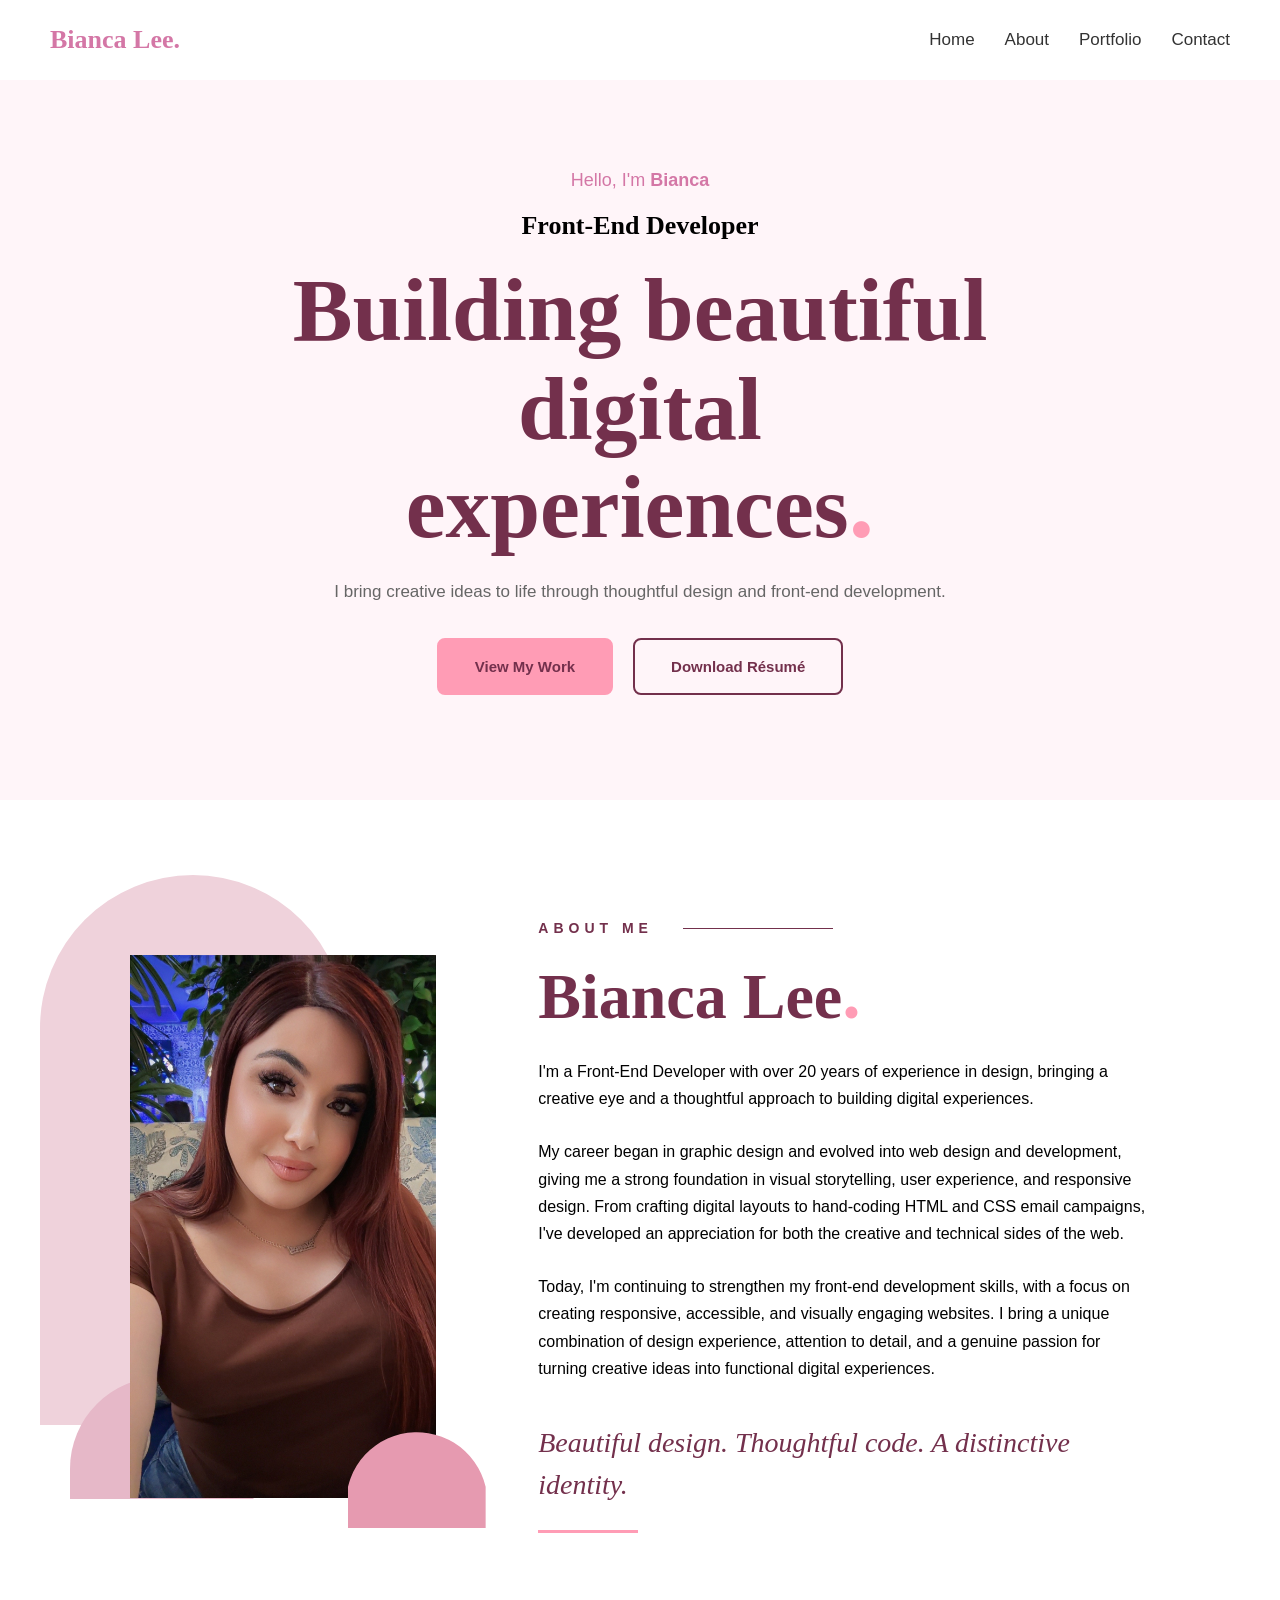
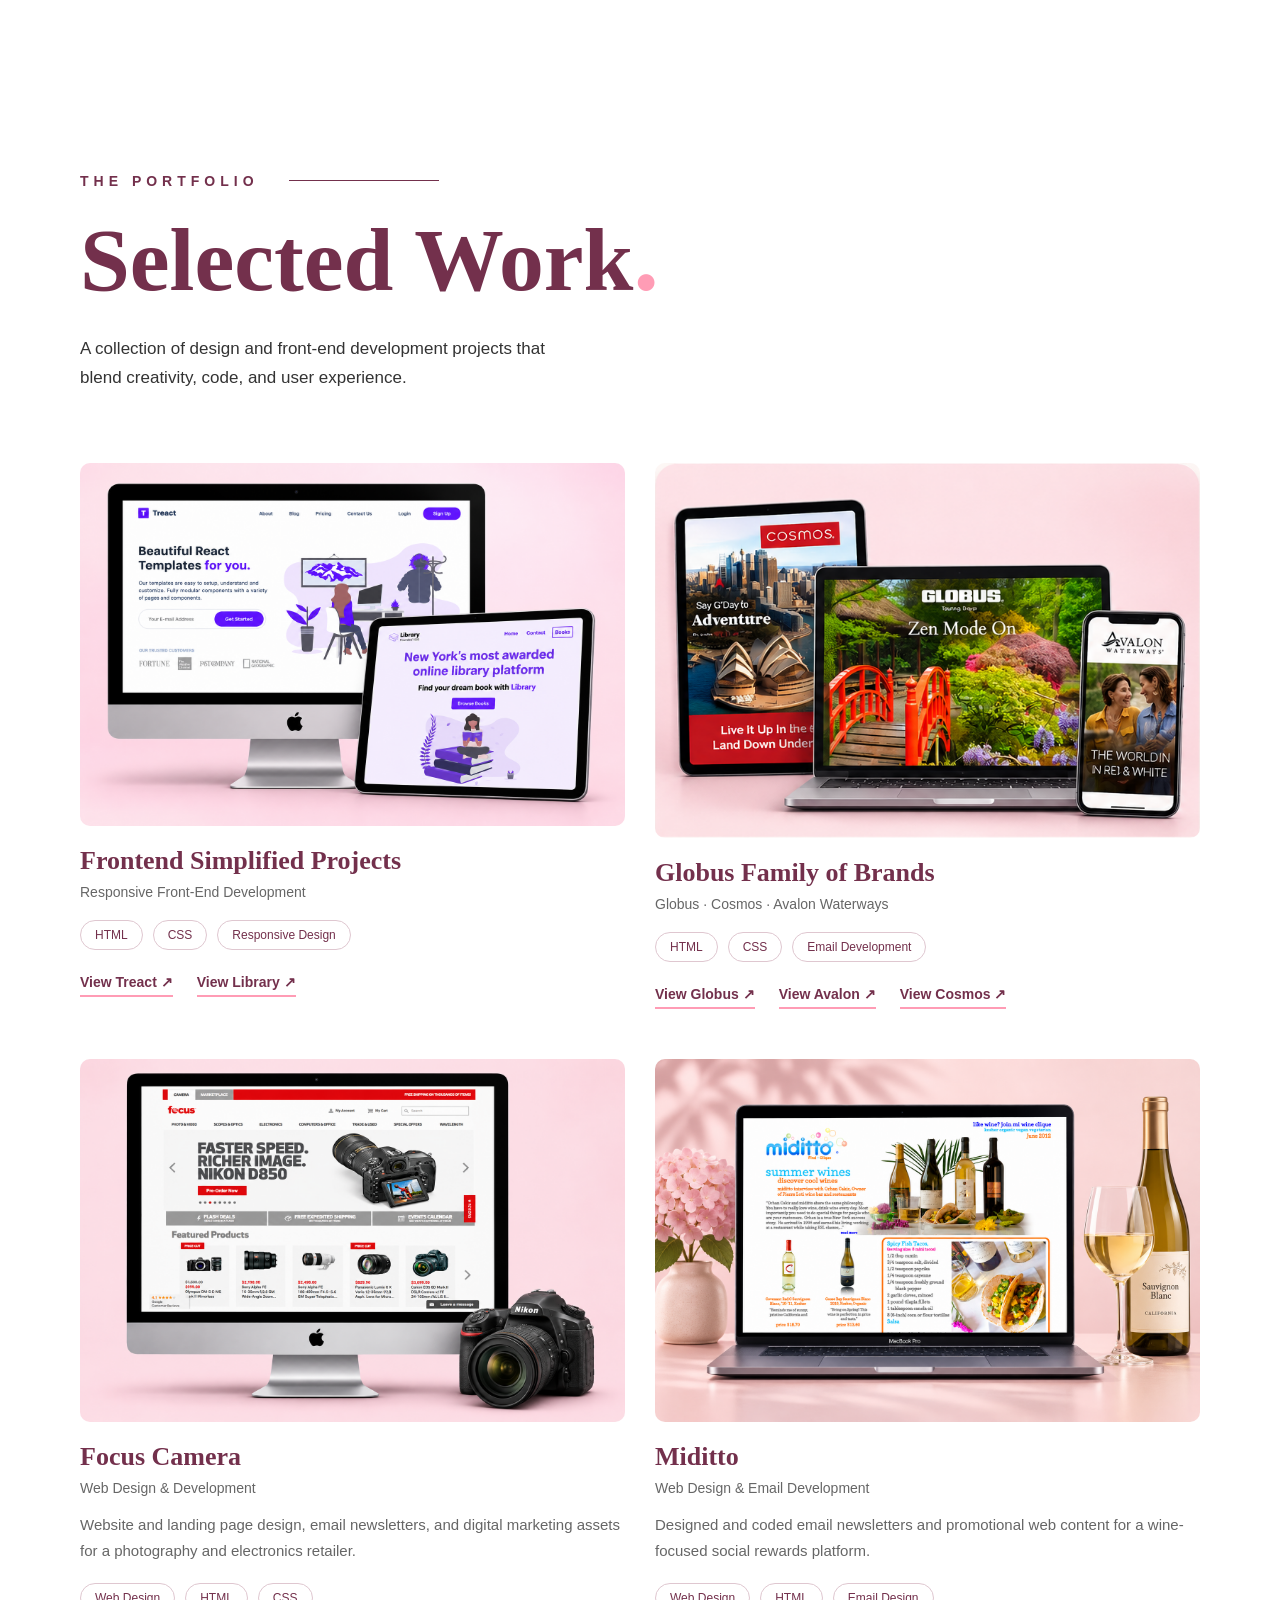
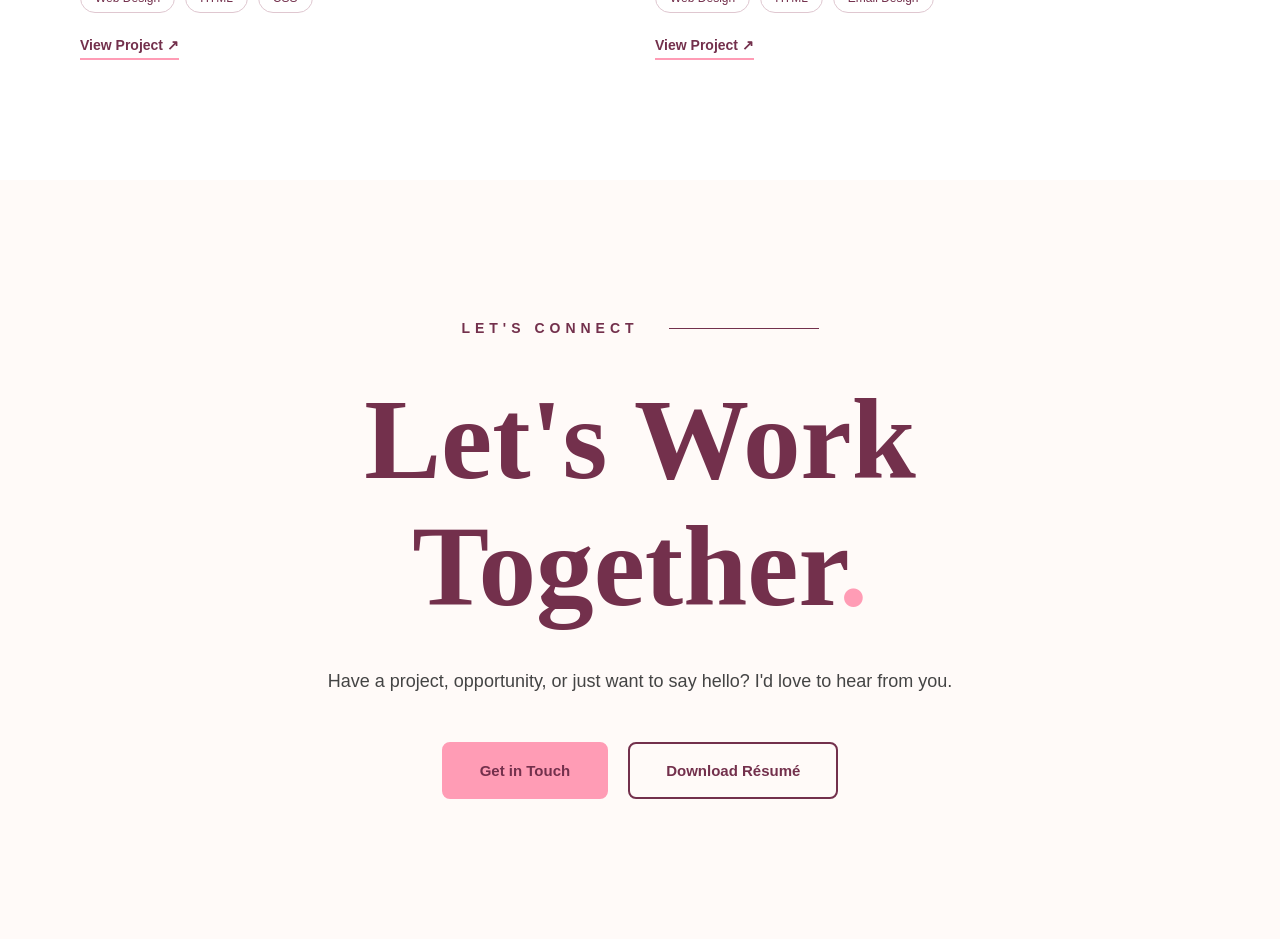
==== index.html @ 95456535 "Initial Bianca Lee portfolio launch" ====
<!DOCTYPE html>
<html lang="en">
  <head>
    <meta charset="UTF-8" />
    <meta name="viewport" content="width=device-width, initial-scale=1.0" />
    <title>Bianca Lee | Front-End Developer</title>
    <link rel="preconnect" href="https://fonts.googleapis.com" />
    <link rel="preconnect" href="https://fonts.gstatic.com" crossorigin />

    <link
      href="https://fonts.googleapis.com/css2?family=Allura&family=Inter:wght@400;500;600;700&family=Playfair+Display:wght@400;500;600;700&display=swap"
    />
    <link rel="stylesheet" href="style.css" />
  </head>
  <body>
    <header>
      <!-- NAV SECTION STARTS HERE -->
      <nav class="navbar">
        <div class="logo">Bianca Lee.</div>

        <ul class="nav__links">
          <li><a href="#home">Home</a></li>
          <li><a href="#about">About</a></li>
          <li><a href="#portfolio">Portfolio</a></li>
          <li><a href="#contact">Contact</a></li>
        </ul>
      </nav>
      <!-- NAV SECTION ENDS HERE -->
    </header>

    <!-- HERO SECTION STARTS HERE -->

    <section id="home" class="hero">
      <div class="hero__content">
        <p class="hero__intro">Hello, I'm <strong>Bianca</strong></p>

        <h2 class="hero__role">Front-End Developer</h2>

        <h1 class="hero__title">
          Building beautiful digital experiences<span class="title__accent"
            >.</span
          >
        </h1>

        <p class="hero__description">
          I bring creative ideas to life through thoughtful design and front-end
          development.
        </p>

        <div class="hero__buttons">
          <a href="#portfolio" class="contact__button contact__button--primary">
            View My Work
          </a>

          <a
            href="images/Bianca_Lee_Resume_Header_Fixed.pdf"
            class="contact__button contact__button--secondary"
            download
          >
            Download Résumé
          </a>
        </div>
      </div>
    </section>

    <!-- HERO SECTION ENDS HERE -->

    <!-- ABOUT SECTION STARTS HERE -->

    <section class="about" id="about">
      <div class="about__container">
        <div class="about__image">
          <!-- Large background arch -->
          <svg
            class="about__shape about__shape--large"
            viewBox="0 0 300 540"
            xmlns="http://www.w3.org/2000/svg"
            aria-hidden="true"
          >
            <path
              d="M 0 540 V 150 A 150 150 0 0 1 300 150 V 540 Z"
              fill="#efd2db"
            />
          </svg>

          <!-- Second background shape -->
          <svg
            class="about__shape about__shape--back"
            viewBox="0 0 300 200"
            xmlns="http://www.w3.org/2000/svg"
            aria-hidden="true"
          >
            <path
              d="M 0 200 V 150 A 150 150 0 0 1 300 150 V 200 Z"
              fill="#e6b8c8"
            />
          </svg>

          <!-- Portrait -->
          <img src="images/about_bianca2.JPG" alt="Bianca Lee" />

          <!-- Foreground pink arch -->
          <svg
            class="about__shape about__shape--front"
            viewBox="0 0 300 240"
            xmlns="http://www.w3.org/2000/svg"
            aria-hidden="true"
          >
            <path
              d="M 0 240 V 220 A 150 150 0 0 1 300 150 V 400 Z"
              fill="#e69ab0"
            />
          </svg>
        </div>

        <div class="about__content">
          <div class="about__heading">
            <p class="about__eyebrow">About Me</p>
            <h2 class="about__title">
              Bianca Lee<span class="title__accent">.</span>
            </h2>
          </div>

          <div class="about__description">
            <p>
              I'm a Front-End Developer with over 20 years of experience in
              design, bringing a creative eye and a thoughtful approach to
              building digital experiences.
            </p>

            <p>
              My career began in graphic design and evolved into web design and
              development, giving me a strong foundation in visual storytelling,
              user experience, and responsive design. From crafting digital
              layouts to hand-coding HTML and CSS email campaigns, I've
              developed an appreciation for both the creative and technical
              sides of the web.
            </p>

            <p>
              Today, I'm continuing to strengthen my front-end development
              skills, with a focus on creating responsive, accessible, and
              visually engaging websites. I bring a unique combination of design
              experience, attention to detail, and a genuine passion for turning
              creative ideas into functional digital experiences.
            </p>

            <h3 class="about__tagline">
              Beautiful design. Thoughtful code. A distinctive identity.
            </h3>
          </div>
        </div>
      </div>
    </section>

    <!-- ABOUT SECTION ENDS HERE -->

    <!-- PORTFOLIO SECTION STARTS HERE -->

    <section class="portfolio" id="portfolio">
      <div class="portfolio__container">
        <div class="portfolio__heading">
          <p class="portfolio__eyebrow">The Portfolio</p>

          <h2 class="portfolio__title">
            Selected Work<span class="title__accent">.</span>
          </h2>

          <p class="portfolio__intro">
            A collection of design and front-end development projects that blend
            creativity, code, and user experience.
          </p>
        </div>

        <div class="portfolio__grid">
          <!-- CARD 01: Frontend Simplified -->

          <article class="portfolio__card">
            <div class="portfolio__image">
              <img
                src="images/Treact-mockup.png"
                alt="Treact and Library responsive websites"
              />
            </div>

            <div class="portfolio__card-info">
              <h3 class="portfolio__project-title">
                Frontend Simplified Projects
              </h3>

              <p class="portfolio__category">
                Responsive Front-End Development
              </p>

              <div class="portfolio__tags">
                <span class="portfolio__tag">HTML</span>
                <span class="portfolio__tag">CSS</span>
                <span class="portfolio__tag">Responsive Design</span>
              </div>

              <div class="portfolio__project-links">
                <a
                  href="https://biancalee-nyc.github.io/treact-final-project/"
                  target="_blank"
                  rel="noopener noreferrer"
                >
                  View Treact ↗
                </a>

                <a
                  href="https://biancalee-nyc.github.io/fes-library/"
                  target="_blank"
                  rel="noopener noreferrer"
                >
                  View Library ↗
                </a>
              </div>
            </div>
          </article>

          <!-- CARD 02: Globus -->

          <article class="portfolio__card">
            <div class="portfolio__image">
              <img
                src="images/globus-mockup.png"
                alt="Globus, Cosmos and Avalon email campaigns"
              />
            </div>

            <div class="portfolio__card-info">
              <h3 class="portfolio__project-title">Globus Family of Brands</h3>

              <p class="portfolio__category">
                Globus · Cosmos · Avalon Waterways
              </p>

              <div class="portfolio__tags">
                <span class="portfolio__tag">HTML</span>
                <span class="portfolio__tag">CSS</span>
                <span class="portfolio__tag">Email Development</span>
              </div>

              <div class="portfolio__project-links">
                <a
                  href="images/emails/globus.html"
                  target="_blank"
                  rel="noopener noreferrer"
                >
                  View Globus ↗
                </a>

                <a
                  href="images/emails/Avalon.html"
                  target="_blank"
                  rel="noopener noreferrer"
                >
                  View Avalon ↗
                </a>

                <a
                  href="images/emails/cosmos.html"
                  target="_blank"
                  rel="noopener noreferrer"
                >
                  View Cosmos ↗
                </a>
              </div>
            </div>
          </article>

          <!-- CARD TWO ENDS HERE -->

          <!-- CARD THREE STARTS HERE -->

          <!-- CARD 03: FOCUS CAMERA -->
          <article class="portfolio__card">
            <div class="portfolio__image">
              <img
                src="images/focuscamera-mockup.png"
                alt="Focus Camera website displayed on an iMac"
              />
            </div>

            <div class="portfolio__card-info">
              <h3 class="portfolio__project-title">Focus Camera</h3>

              <p class="portfolio__category">Web Design & Development</p>

              <p class="portfolio__description">
                Website and landing page design, email newsletters, and digital
                marketing assets for a photography and electronics retailer.
              </p>

              <div class="portfolio__tags">
                <span class="portfolio__tag">Web Design</span>
                <span class="portfolio__tag">HTML</span>
                <span class="portfolio__tag">CSS</span>
              </div>

              <div class="portfolio__project-links">
                <a
                  href="images/focuscamera.pdf"
                  target="_blank"
                  rel="noopener noreferrer"
                >
                  View Project ↗
                </a>
              </div>
            </div>
          </article>

          <!-- CARD THREE ENDS HERE -->

          <!-- CARD FOUR STARTS HERE -->

          <!-- CARD 04: MIDITTO -->
          <article class="portfolio__card">
            <div class="portfolio__image">
              <img
                src="images/middito-mockup.png"
                alt="Miditto email design displayed on a MacBook Pro"
              />
            </div>

            <div class="portfolio__card-info">
              <h3 class="portfolio__project-title">Miditto</h3>

              <p class="portfolio__category">Web Design & Email Development</p>

              <p class="portfolio__description">
                Designed and coded email newsletters and promotional web content
                for a wine-focused social rewards platform.
              </p>

              <div class="portfolio__tags">
                <span class="portfolio__tag">Web Design</span>
                <span class="portfolio__tag">HTML</span>
                <span class="portfolio__tag">Email Design</span>
              </div>

              <div class="portfolio__project-links">
                <a
                  href="images/miditto.pdf"
                  target="_blank"
                  rel="noopener noreferrer"
                >
                  View Project ↗
                </a>
              </div>
            </div>
          </article>

          <!-- CARD FOUR ENDS HERE -->
        </div>
      </div>
    </section>

    <!-- CONTACT SECTION -->
    <section class="contact" id="contact">
      <div class="contact__container">
        <p class="contact__eyebrow">Let's Connect</p>

        <h2 class="contact__title">
          Let's Work<br />
          Together<span class="contact__period">.</span>
        </h2>

        <p class="contact__description">
          Have a project, opportunity, or just want to say hello? I'd love to
          hear from you.
        </p>

        <div class="contact__buttons">
          <a
            href="mailto:YOUR_EMAIL@example.com"
            class="contact__button contact__button--primary"
          >
            Get in Touch
          </a>

          <a
            href="images/Bianca_Lee_Resume_Header_Fixed.pdf"
            class="contact__button contact__button--secondary"
            download
          >
            Download Résumé
          </a>
        </div>
      </div>
    </section>
  </body>
</html>
---- style.css ----
* {
  margin: 0;
  padding: 0;
  box-sizing: border-box;
}

body {
  font-family: "Inter", sans-serif;
}

h1,
h2,
h3 {
  font-family: "Playfair Display", serif;
}

.title__accent {
  color: #ff9cb5;
  font-size: 1.15em;
  line-height: 0;
}


html {
  scroll-behavior: smooth;
}


/* ====================
   NAVBAR SECTION
==================== */

header {
  position: sticky;
  top: 0;
  z-index: 1000;
  background-color: #fffaf8;
}

.navbar {
  display: flex;
  justify-content: space-between;
  align-items: center;
  padding: 25px 50px;
  background-color: white;
}

.logo {
  font-family: "Playfair Display", serif;
  font-size: 26px;
  font-weight: bold;
  color: #d477a6;
}

.nav__links {
  display: flex;
  gap: 30px;
  list-style: none;
}

.nav__links a {
  position: relative;
  text-decoration: none;
  color: #333;
  font-size: 17px;
  font-weight: 500;
  transition: color 0.3s ease;
}

.nav__links a:hover {
  color: #73304c;
}

/* Pink underline */
.nav__links a::after {
  content: "";
  position: absolute;
  left: 0;
  bottom: -8px;
  width: 100%;
  height: 3px;
  background-color: #ff9cb5;

  transform: scaleX(0);
  transform-origin: center;
  transition: transform 0.3s ease;
}

/* Show underline on hover */
.nav__links a:hover::after,
.nav__links a:focus-visible::after {
  transform: scaleX(1);
}

/* ================
   HERO SECTION
================== */

.hero {
  display: flex;
  justify-content: center;
  align-items: center;
  min-height: 80vh;
  padding: 50px;
  background-color: #fff5f9;
}

.hero__content {
  max-width: 700px;
  text-align: center;
}

.hero__content {
  color: #d477a6;
  font-size: 18px;
  margin-bottom: 15px;
}

.hero__title {
  font-family: "Playfair Display", serif;
  font-size: clamp(56px, 7vw, 110px);
  font-weight: 600;
  line-height: 1.1;
  color: #73304c;

  margin: 0 auto 20px;
}

.hero__content h2 {
  font-size: 26px;
  color: #000000;
  margin: 20px 0;
}

.hero__description {
  font-size: 17px;
  color: #666;
  line-height: 1.8;
  max-width: 650px;
  margin: 0 auto 30px;
}

.hero__buttons {
  display: flex;
  justify-content: center;
  gap: 20px;
}

.hero__button {
  padding: 14px 28px;
  border-radius: 8px;
  text-decoration: none;
  font-weight: 600;
  transition: 0.3s;
}

.hero__button--primary {
  background-color: #ff9cb5;
  color: white;
}

.hero__button--secondary {
  border: 2px solid #ff9cb5;
  color: #ff9cb5;
}

.hero__button--primary:hover {
  background-color: #f27f9f;
  transform: translateY(-3px);
}

.hero__button--secondary:hover {
  background-color: #ff9cb5;
  color: #44232d;
  transform: translateY(-3px);
}

/* ====================
   ABOUT SECTION
===================== */

.about {
  padding: 120px 130px;
}

.about__container {
  display: flex;
  align-items: center;
  gap: clamp(100px, 8vw, 140px);
}

.about__image {
  flex: 1;
  min-width: 0;
  position: relative;
}

.about__image img {
  width: 100%;
  height: auto;
  display: block;
  position: relative;
  z-index: 2;
}

.about__content {
  flex: 2;
  min-width: 0;
}

.about__description p {
  font-family: "Inter", sans-serif;
  line-height: 1.7;
  margin-bottom: 26px;
}

.about__title {
  font-family: "Playfair Display", serif;
  font-size: 64px;
  font-weight: 600;
  color: #73304c;
  margin-bottom: 24px;
}

.about__eyebrow {
  display: flex;
  align-items: center;
  gap: 30px;
  font-family: "Inter", sans-serif;
  font-size: 14px;
  font-weight: 600;
  letter-spacing: 5px;
  text-transform: uppercase;
  color: #73304c;
  margin-bottom: 24px;
}

.about__eyebrow::after {
  content: "";
  display: block;
  width: 150px;
  height: 1px;
  background-color: #73304c;
}

.about__tagline {
  font-family: "Playfair Display", serif;
  font-size: 28px;
  font-style: italic;
  font-weight: 500;
  line-height: 1.5;
  color: #73304c;
  margin-top: 40px;
}

.about__tagline::after {
  content: "";
  display: block;
  width: 100px;
  height: 3px;
  background-color: #ff9cb5;
  margin-top: 24px;
}

.about__shape {
  position: absolute;
  display: block;
}

.about__shape--large {
  width: 100%;
  height: auto;
  top: -80px;
  left: -90px;
  z-index: 0;
}

.about__shape--back {
  width: 60%;
  height: auto;
  bottom: -1px;
  left: -60px;
  z-index: 1;
}

.about__shape--front {
  width: 45%;
  height: auto;
  bottom: -30px;
  right: -50px;
  z-index: 3;
}

/* =====================
   PORTFOLIO SECTION
===================== */

.portfolio {
  padding: 120px 80px;
}

.portfolio__container {
  max-width: 1400px;
  margin: 0 auto;
}

/* Portfolio Heading */

.portfolio__eyebrow {
  display: flex;
  align-items: center;
  gap: 30px;
  font-family: "Inter", sans-serif;
  font-size: 14px;
  font-weight: 600;
  letter-spacing: 5px;
  text-transform: uppercase;
  color: #73304c;
  margin-bottom: 24px;
}

.portfolio__eyebrow::after {
  content: "";
  display: block;
  width: 150px;
  height: 1px;
  background-color: #73304c;
}

.portfolio__title {
  font-family: "Playfair Display", serif;
  font-size: clamp(56px, 7vw, 110px);
  font-weight: 600;
  line-height: 1.05;
  color: #73304c;
  margin-bottom: 28px;
}

.portfolio__intro {
  font-family: "Inter", sans-serif;
  font-size: 17px;
  line-height: 1.7;
  max-width: 480px;
  color: #333;
}

/* Portfolio Grid */

.portfolio__grid {
  display: grid;
  grid-template-columns: repeat(2, minmax(0, 1fr));
  gap: 50px 30px;
  margin-top: 70px;
}

/* Portfolio Cards */

.portfolio__card {
  min-width: 0;
}

.portfolio__image {
  background-color: #f5e8ed;
  border-radius: 10px;
  overflow: hidden;
}

.portfolio__image img {
  display: block;
  width: 100%;
  height: auto;
}

.portfolio__card-info {
  padding-top: 20px;
}

.portfolio__project-title {
  font-family: "Playfair Display", serif;
  font-size: 26px;
  color: #73304c;
  margin-bottom: 8px;
}

.portfolio__category {
  font-family: "Inter", sans-serif;
  font-size: 14px;
  color: #666;
}

.portfolio__description {
  font-family: "Inter", sans-serif;
  font-size: 15px;
  line-height: 1.7;
  color: #666;
  margin-top: 16px;
}

/* Technology Tags */

.portfolio__tags {
  display: flex;
  flex-wrap: wrap;
  gap: 10px;
  margin-top: 20px;
}

.portfolio__tag {
  font-family: "Inter", sans-serif;
  font-size: 12px;
  color: #73304c;
  border: 1px solid #dfc7d0;
  border-radius: 30px;
  padding: 7px 14px;
}

/* Project Links */

.portfolio__project-links {
  display: flex;
  flex-wrap: wrap;
  gap: 24px;
  margin-top: 24px;
}

.portfolio__project-links a {
  font-family: "Inter", sans-serif;
  font-size: 14px;
  font-weight: 600;
  color: #73304c;
  text-decoration: none;
  border-bottom: 2px solid #ff9cb5;
  padding-bottom: 5px;
  transition: color 0.3s ease;
}

.portfolio__project-links a:hover {
  color: #d477a6;
}

/* ====================
   CONTACT SECTION 
====================== */

.contact {
  padding: 140px 24px;
  background-color: #fffaf8;
  text-align: center;
}

.contact__container {
  max-width: 1000px;
  margin: 0 auto;
}

.contact__eyebrow {
  display: flex;
  align-items: center;
  justify-content: center;
  gap: 30px;
  font-family: "Inter", sans-serif;
  font-size: 14px;
  font-weight: 600;
  letter-spacing: 5px;
  text-transform: uppercase;
  color: #73304c;
  margin-bottom: 40px;
}

.contact__eyebrow::after {
  content: "";
  width: 150px;
  height: 1px;
  background-color: #73304c;
}

.contact__title {
  font-family: "Playfair Display", serif;
  font-size: clamp(56px, 9vw, 120px);
  font-weight: 600;
  line-height: 1.1;
  color: #73304c;
  margin-bottom: 35px;
}

.contact__period {
  color: #ff9cb5;
}

.contact__description {
  font-family: "Inter", sans-serif;
  font-size: 18px;
  line-height: 1.8;
  color: #444;
  max-width: 650px;
  margin: 0 auto 45px;
}

.contact__buttons {
  display: flex;
  justify-content: center;
  flex-wrap: wrap;
  gap: 20px;
}

.contact__button {
  display: inline-block;
  padding: 18px 36px;
  border: 2px solid #73304c;
  border-radius: 8px;
  font-family: "Inter", sans-serif;
  font-size: 15px;
  font-weight: 600;
  text-decoration: none;
  transition: background-color 0.3s ease, color 0.3s ease;
}

.contact__button--primary {
  background-color: #ff9cb5;
  border-color: #ff9cb5;
  color: #73304c;
}

.contact__button--primary:hover {
  background-color: #f17b9d;
  border-color: #f17b9d;
}

.contact__button--secondary {
  background-color: transparent;
  color: #73304c;
}

.contact__button--secondary:hover {
  background-color: #73304c;
  color: white;
}

@media (max-width: 480px) {
  .contact {
    padding: 90px 24px;
  }

  .contact__eyebrow {
    font-size: 12px;
    letter-spacing: 3px;
    gap: 15px;
  }

  .contact__eyebrow::after {
    width: 70px;
  }

  .contact__description {
    font-size: 16px;
  }

  .contact__buttons {
    flex-direction: column;
    align-items: center;
  }

  .contact__button {
    width: 100%;
    max-width: 320px;
  }
  .hero__buttons {
    flex-direction: column;
  }
  .portfolio {
    padding: 70px 24px;
  }

  .portfolio__eyebrow {
    gap: 15px;
    font-size: 12px;
    letter-spacing: 3px;
  }

  .portfolio__eyebrow::after {
    width: 70px;
  }

  .portfolio__title {
    font-size: clamp(42px, 11vw, 56px);
  }

  .portfolio__intro {
    font-size: 15px;
  }

  .portfolio__project-title {
    font-size: 23px;
  }

  .portfolio__project-links {
    gap: 18px;
  }
}

/* ===========================
   MEDIA QUERIES SECTION
============================ */

/* SMALLER SCREENS */

@media (max-width: 600px) {
  .hero__title {
    font-size: 36px;
  }

  .hero {
    padding: 40px 24px;
  }

  .hero__buttons {
    flex-direction: column;
    align-items: center;
  }
}

/* TABLETS SCREENS */

@media (max-width: 768px) {
  .portfolio {
    padding: 90px 40px;
  }

  .portfolio__grid {
    gap: 40px 20px;
    grid-template-columns: 1fr;
  }

  .about {
    padding: 90px 40px;
  }

  .about__container {
    flex-direction: column;
    gap: 80px;
  }

  .about__image {
    width: 65%;
    flex: none;
  }

  .about__content {
    width: 100%;
    flex: none;
  }

  .about__title {
    font-size: 52px;
  }

  .portfolio {
    padding: 90px 40px;
  }

  .portfolio__grid {
    grid-template-columns: 1fr;
    gap: 50px;
    margin-top: 50px;
  }

  .portfolio__title {
    font-size: clamp(48px, 8vw, 72px);
  }
}

/* MOBILE SCREENS */

@media (max-width: 480px) {
  .portfolio {
    padding: 70px 24px;
  }

  .portfolio__grid {
    grid-template-columns: 1fr;
    gap: 45px;
    margin-top: 50px;
  }

  .portfolio__project-title {
    font-size: 23px;
  }

  .about {
    padding: 70px 24px;
  }

  .about__container {
    gap: 60px;
  }

  .about__image {
    width: 80%;
  }

  .about__title {
    font-size: 42px;
  }

  .about__shape--large {
    top: -35px;
    left: -35px;
  }

  .about__shape--back {
    bottom: -20px;
    left: -30px;
  }

  .about__shape--front {
    bottom: -15px;
    right: -25px;
  }
}

@media (max-width: 480px) {
  .navbar {
    flex-direction: column;
    padding: 20px 15px;
    gap: 20px;
  }

  .logo {
    white-space: nowrap;
  }

  .nav__links {
    display: flex;
    justify-content: center;
    flex-wrap: wrap;
    gap: 15px;
  }

  .nav__links a {
    font-size: 14px;
  }
  .about__image {
    margin-left: auto;
    margin-right: auto;
  }
}
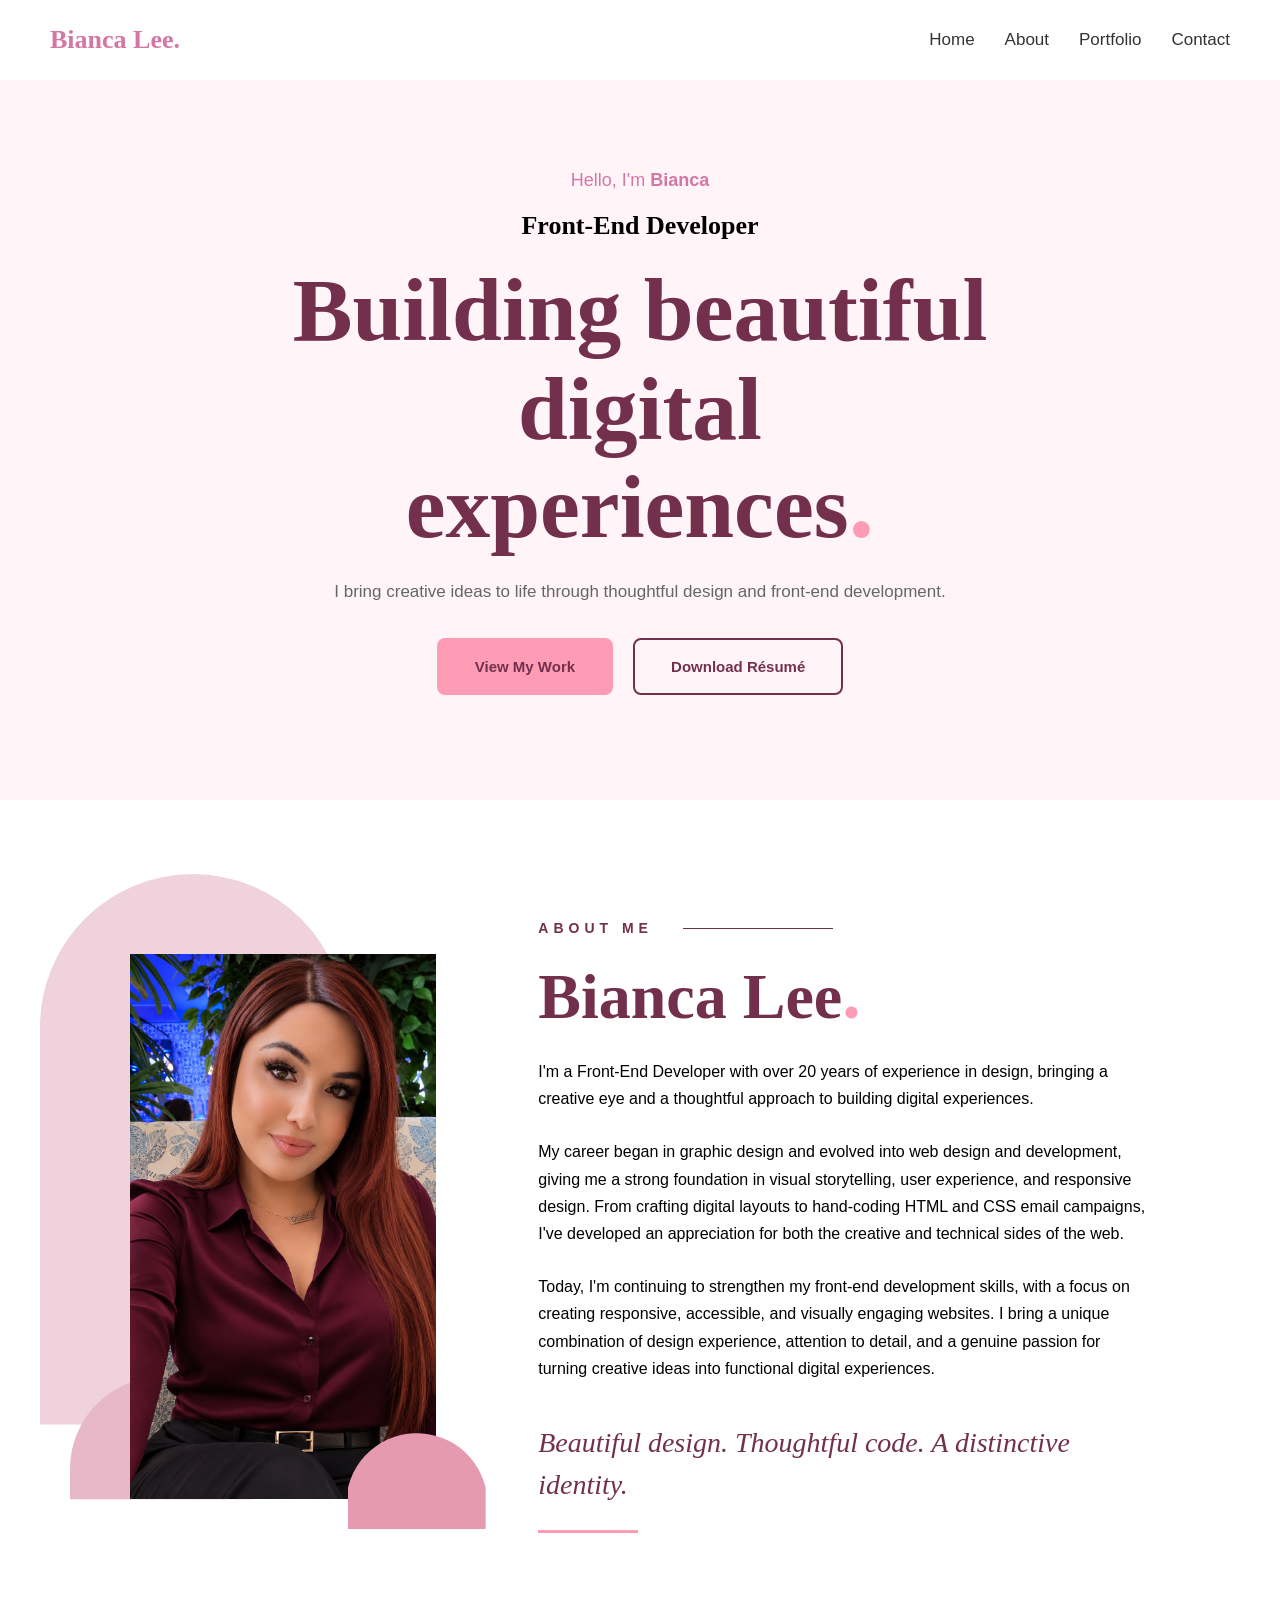
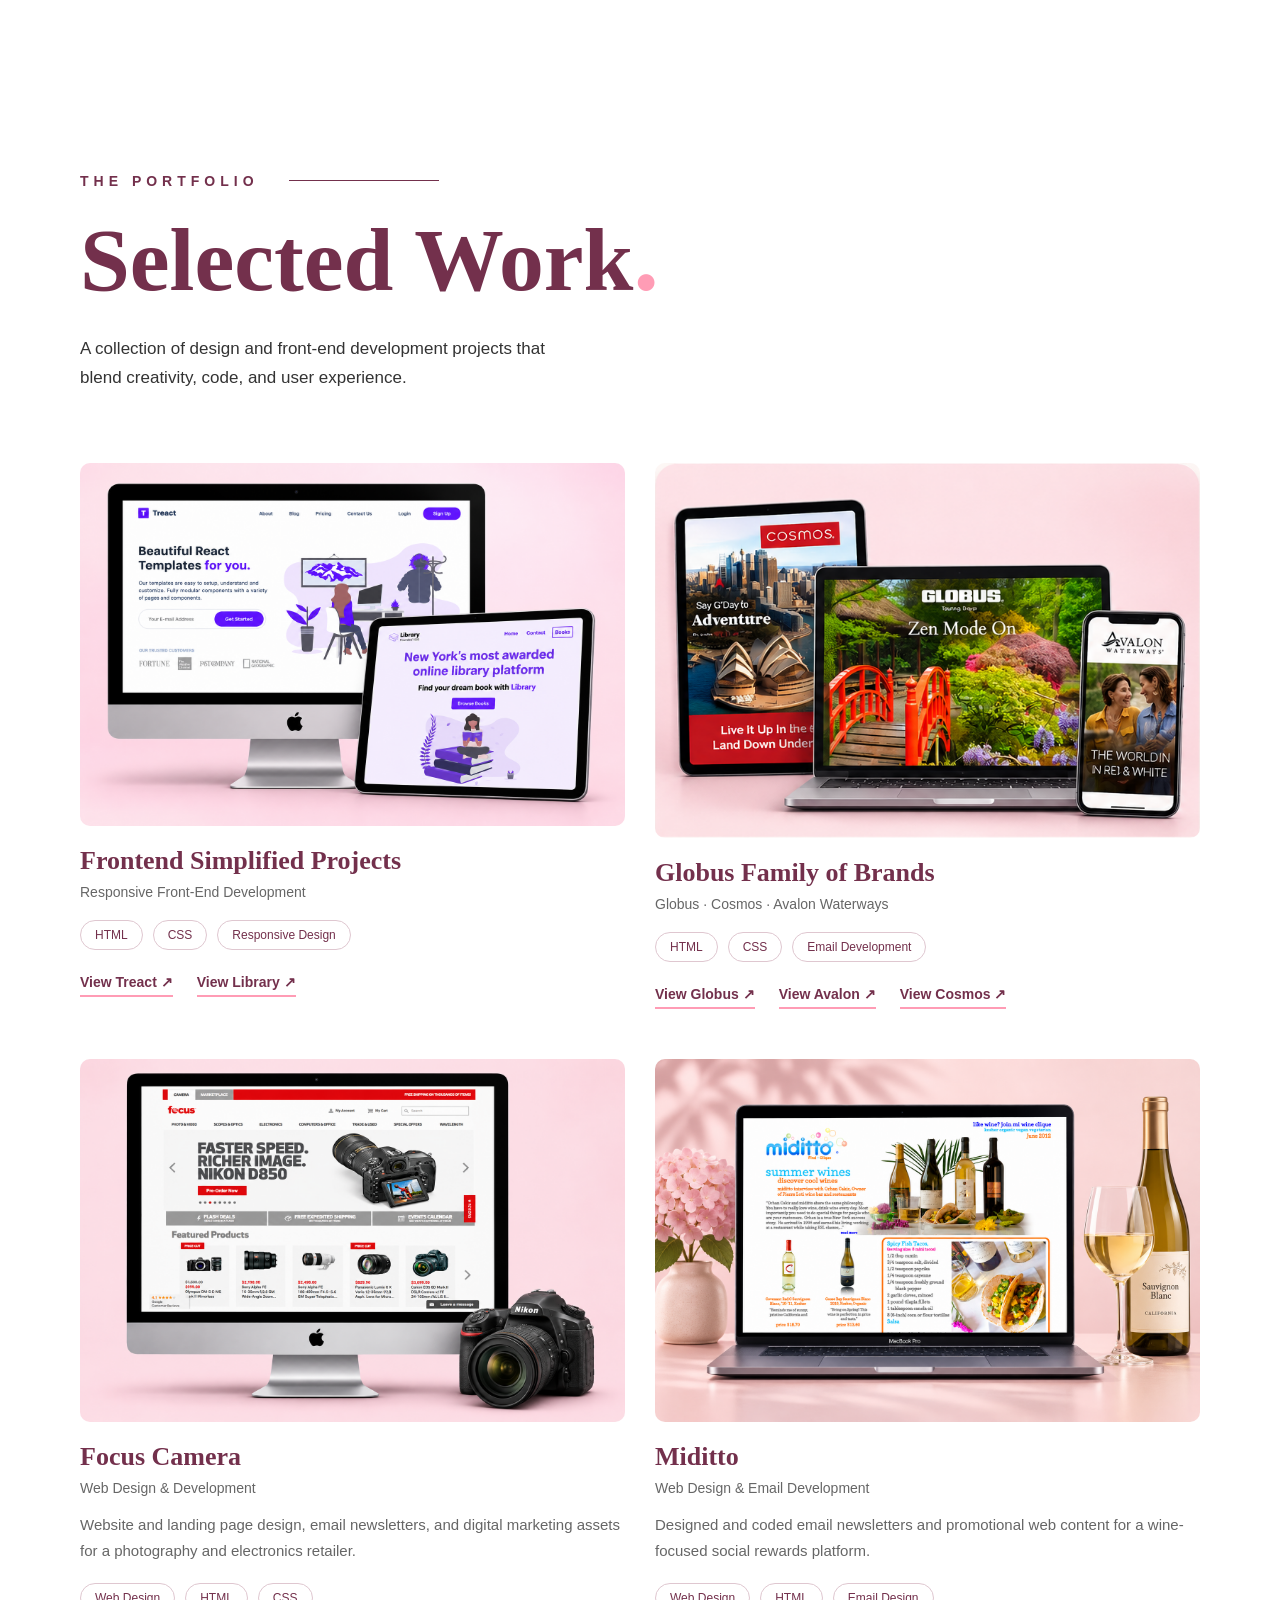
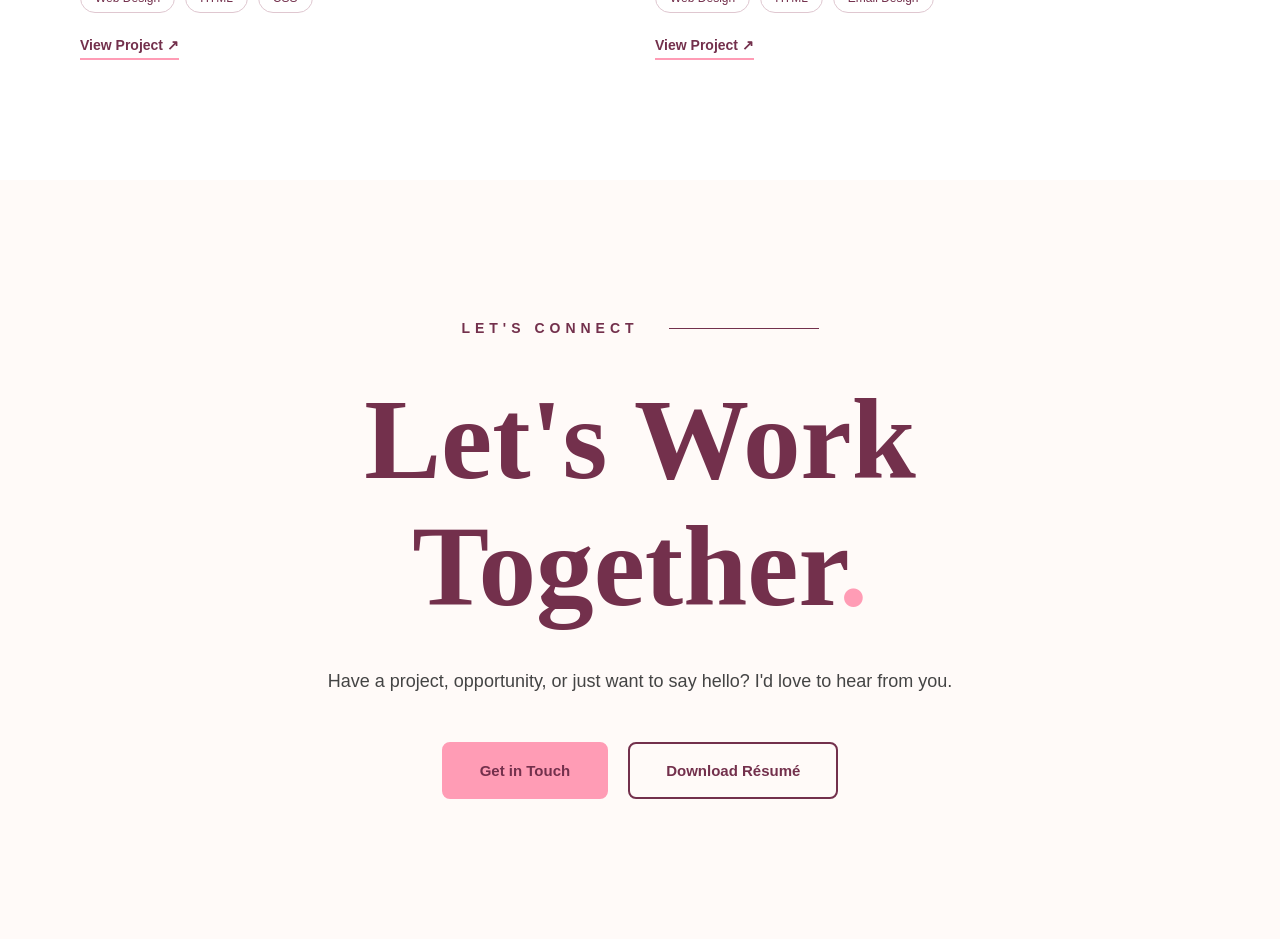
==== commit 33a55810: "Changed about photo" ====
--- a/index.html
+++ b/index.html
@@ -53,7 +53,7 @@
           </a>
 
           <a
-            href="images/Bianca_Lee_Resume_Header_Fixed.pdf"
+            href="images/Bianca_Lee_Resume_Final.pdf"
             class="contact__button contact__button--secondary"
             download
           >
@@ -97,7 +97,7 @@
           </svg>
 
           <!-- Portrait -->
-          <img src="images/about_bianca2.JPG" alt="Bianca Lee" />
+          <img src="images/about_bianca5.JPG" alt="Bianca Lee" />
 
           <!-- Foreground pink arch -->
           <svg
@@ -373,14 +373,14 @@
 
         <div class="contact__buttons">
           <a
-            href="mailto:YOUR_EMAIL@example.com"
+            href="mailto:biancalee.nyc@gmail.com"
             class="contact__button contact__button--primary"
           >
             Get in Touch
           </a>
 
           <a
-            href="images/Bianca_Lee_Resume_Header_Fixed.pdf"
+            href="images/Bianca_Lee_Resume_Final.pdf"
             class="contact__button contact__button--secondary"
             download
           >
